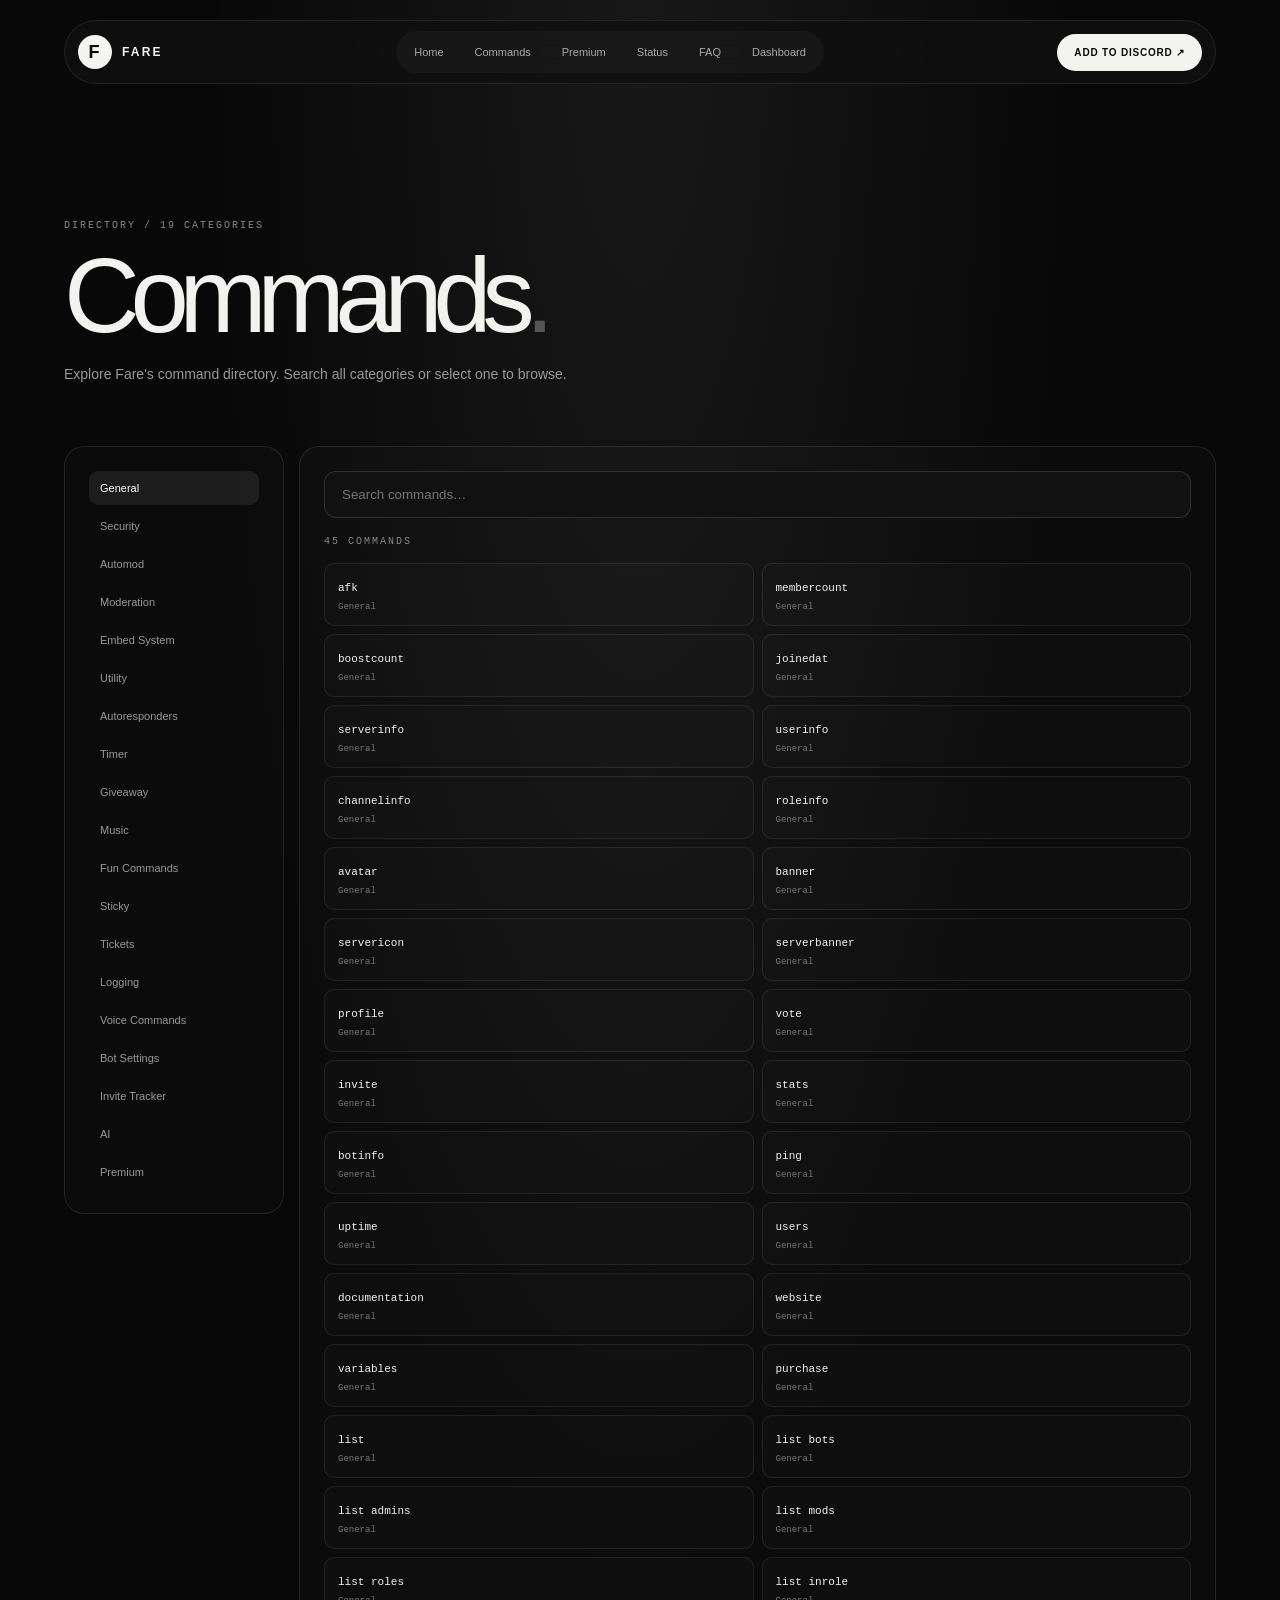
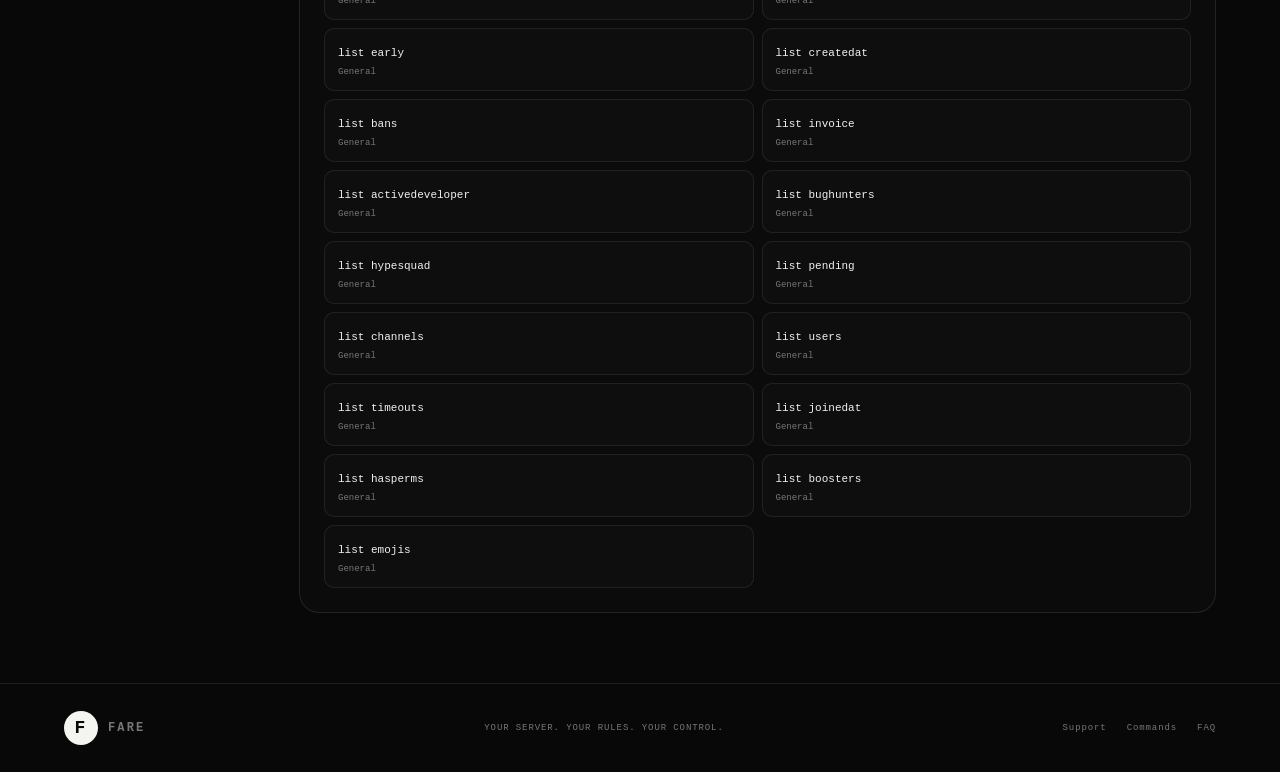
==== commands/index.html @ 6a180240 "Build ZEON-inspired separate Fare pages: commands/index.html" ====
<!doctype html><html lang="en"><head><meta charset="utf-8"><meta name="viewport" content="width=device-width,initial-scale=1"><meta name="theme-color" content="#080808"><title>Commands — Fare</title><link rel="stylesheet" href="/assets/site.css"><script defer src="/assets/site.js"></script></head><body><nav class="nav"><a class="brand" href="/"><span class="brandmark">F</span><b>FARE</b></a><div class="links"><a href="/">Home</a><a href="/commands/">Commands</a><a href="/purchase/">Premium</a><a href="/status/">Status</a><a href="/faq/">FAQ</a><a href="/dashboard/">Dashboard</a></div><a class="invite" href="https://discord.com/oauth2/authorize?client_id=1514506916993306744&permissions=8&integration_type=0&scope=bot+applications.commands">Add to Discord ↗</a><button class="menu">☰</button></nav><main><div class="wrap"><header class="pagehead"><div class="eyebrow">DIRECTORY / 19 CATEGORIES</div><h1>Commands<span style="color:#555">.</span></h1><p>Explore Fare's command directory. Search all categories or select one to browse.</p></header><div class="command-layout"><aside class="panel categories" id="cats"></aside><section class="panel"><input class="search" id="q" placeholder="Search commands…" type="search"><div class="eyebrow" id="count"></div><div class="cmds" id="cmds" style="margin-top:16px"></div></section></div></div><script>const data=[["General","afk|membercount|boostcount|joinedat|serverinfo|userinfo|channelinfo|roleinfo|avatar|banner|servericon|serverbanner|profile|vote|invite|stats|botinfo|ping|uptime|users|documentation|website|variables|purchase|list|list bots|list admins|list mods|list roles|list inrole|list early|list createdat|list bans|list invoice|list activedeveloper|list bughunters|list hypesquad|list pending|list channels|list users|list timeouts|list joinedat|list hasperms|list boosters|list emojis"],["Security","antinuke|antinuke disable|antinuke logging|antinuke autorecovery|antinuke whitelist|antinuke manage|antinuke betrayalguard|antinuke enable|antinuke whitelisted|antinuke limit|antinuke owneronly|antinuke config|antinuke wizard|mainrole|mainrole remove|mainrole add|mainrole show|mainrole reset|panicmode|panicmode enable|panicmode reset|panicmode setup|panicmode deactivate|panicmode activate|panicmode disable|panicmode show"],["Automod","automod|automod reset|automod settings|automod whitelist|automod disable|automod enable|automod wlshow|automod logging|automod manage|blword|blword reset|blword add|blword remove|blword show|blword guide"],["Moderation","ban|softban|kick|mute|unmute|unban|nick|clone|nuke|hideall|unhideall|lockall|unlockall|unbanall|lock|unlock|hide|unhide|slowmode|unslowmode|channel|channel create|channel deleteafter|channel rename|channel transfer|channel delete|enlarge|steal|deleteemoji|deletesticker|snipe|role|role delete|role remove|role icon|role add|role bots|role colour|role taskcancel|role rename|role all|role create|role humans|rrole|rrole bots|rrole humans|rrole all|clear|clear user|clear bots|clear image|clear reactions|clear contain|clear embed|clear all|clear emoji|clear files|clear mentions|purgeuser|purgebots|quarantine|quarantine show|quarantine config|quarantine add|quarantine setup|quarantine remove|quarantine reset|unquarantine"],["Embed System","embed|embed save|embed edit|embed create|embed import|embed export|embed send|embed rename|embed delete|embed show|variables [module] [category]"],["Utility","media|media show|media add|media reset|media bypass|media bypass remove|media bypass add|media bypass reset|media bypass show|media remove|reactionrole|reactionrole remove|reactionrole add|reactionrole format|reactionrole addmany|reactionrole maxroles|reactionrole edit|reactionrole clear|reactionrole show|reactionrole clone|reactionrole info"],["Autoresponders","autoresponder|autoresponder reset|autoresponder add|autoresponder editreply|autoresponder remove|autoresponder rename|autoresponder show|autoreact|autoreact reset|autoreact rename|autoreact remove|autoreact editemojis|autoreact add|autoreact show"],["Timer","tstart|tpause|tresume|tend"],["Giveaway","gcreate|gend|greroll|glist|gdelete"],["Music","play|nowplaying|autoplay|history|queue|lavalink|join|leave|forcefix|pause|resume|volume|replay|seek|forward|rewind|loop|247|shuffle|clearqueue|remove|move|skip|skipinto|lyrics|filter|filter toggle|filter reset"],["Fun Commands","airkiss|angrystare|bite|bonk|brofist|cuddle|handhold|hug|kiss|lick|nom|nuzzle|pat|pinch|poke|punch|slap|smack|stare|tickle|wave|bleh|blush|celebrate|cheers|clap|confused|cool|cry|dance|drool|evillaugh|facepalm|happy|headbang|huh|laugh|love|mad|nervous|no|nosebleed|nyah|peek|pout|roll|run|sad|scared|shout|shrug|shy|sigh|sing|sip|sleep|slowclap|smile|smug|sneeze|sorry|stop|surprised|sweat|thumbsup|tired|wink|yawn|yay|yes|eightball|reverse|mock|doublestruck|emojipasta|morse|biden|pikachu|oogway|drake|pooh|sadcat|factsmeme|unforgivable|caution|opinion|gun|drip|blur|invert|greyscale|advertise|mnm|pickup|showerthought|clown|jailed|wanted|pet|alert|supreme|whowouldwin|nokia|uncover|jokeoverhead|huerotate|quote|couldread|caption|colorify|cat|joke|fact|truth|dare|hack|token"],["Sticky","sticky|sticky show|sticky channel|sticky channel remove|sticky channel add|sticky remove|sticky bump|sticky reset|sticky add"],["Tickets","ticket|ticket transcript|ticket delete|ticket add|ticket greetmsg|ticket maxtickets|ticket remove|ticket autotranscript|ticket category|ticket logging|ticket rename|ticket reopen|ticket list|ticket support|ticket support reset|ticket support remove|ticket support show|ticket support add|ticket panel|ticket type|ticket type create|ticket type delete|ticket type edit|ticket close"],["Logging","logging|logging setup|logging setup channel|logging setup auto|logging setup clear|logging disable|logging enable|logging wizard|logging config|logging remove|logging ignore|logging ignore remove|logging ignore add|logging ignore voice|logging ignore embed"],["Voice Commands","voice|voice unlock|voice mute|voice unprivate|voice undeafenall|voice deafen|voice muteall|voice moveall|voice pullall|voice private|voice deafenall|voice move|voice unmute|voice kick|voice lock|voice kickall|voice unmuteall|voice pull|voice undeafen|vcrole|vcrole set|vcrole disable|vcrole enable|vcrole show|vcrole reset"],["Bot Settings","profile|profileedit|customize|prefix|prefix show|prefix set|prefix add|prefix reset|prefix remove"],["Invite Tracker","invites|invite|inviter|invites leaderboard|invites info|invites reset|invites add|invites remove|invites fake|invites joins|invites leaves|invites setup|invites config"],["AI","ai"],["Premium","premium"]];let active='General';const cats=document.getElementById('cats'),grid=document.getElementById('cmds'),q=document.getElementById('q'),count=document.getElementById('count');function draw(){cats.innerHTML='';[...new Set(data.map(x=>x[0]))].forEach(c=>{let b=document.createElement('button');b.textContent=c;b.className=c===active?'active':'';b.onclick=()=>{active=c;q.value='';draw()};cats.append(b)});let term=q.value.toLowerCase(),items=data.filter(x=>term||x[0]===active).flatMap(x=>x[1].split('|').map(cmd=>({cat:x[0],cmd}))).filter(x=>(x.cmd+' '+x.cat).toLowerCase().includes(term));count.textContent=items.length+' COMMANDS';grid.innerHTML='';items.forEach(x=>{let d=document.createElement('div');d.className='cmd';let code=document.createElement('code'),small=document.createElement('small');code.textContent=x.cmd;small.textContent=x.cat;d.append(code,small);grid.append(d)})}q.oninput=draw;draw();</script></main><footer><a class="brand" href="/"><span class="brandmark">F</span><b>FARE</b></a><span>YOUR SERVER. YOUR RULES. YOUR CONTROL.</span><div><a href="https://discord.gg/44CqKtxVeD">Support</a><a href="/commands/">Commands</a><a href="/faq/">FAQ</a></div></footer></body></html>
---- assets/site.css ----
*{box-sizing:border-box}body{margin:0;background:#080808;color:#f2f2ef;font-family:Inter,Arial,sans-serif;background-image:radial-gradient(ellipse at 50% 0%,#fff1,transparent 48%)}a{color:inherit;text-decoration:none}.nav{position:fixed;z-index:9;top:20px;left:5%;width:90%;display:flex;align-items:center;justify-content:space-between;padding:10px 13px;border:1px solid #ffffff16;border-radius:50px;background:#101010d9;backdrop-filter:blur(18px)}.brand{display:flex;align-items:center;gap:10px;letter-spacing:.18em;font-size:12px}.brandmark{width:34px;height:34px;border-radius:50%;background:#f4f4f1;color:#090909;display:grid;place-items:center;font-weight:900;font-size:18px}.links{display:flex;gap:5px;padding:5px;border-radius:30px;background:#ffffff08}.links a{font-size:11px;color:#aaa;padding:10px 13px;border-radius:22px}.links a:hover,.links a.active{background:#ffffff12;color:#fff}.invite{font-size:10px;font-weight:700;letter-spacing:.08em;text-transform:uppercase;background:#f3f3ef;color:#090909;padding:13px 17px;border-radius:30px}.menu{display:none;background:none;color:white;border:0;font-size:20px}main{padding:130px 5% 70px;max-width:1500px;margin:auto}.eyebrow{font:10px monospace;color:#888;letter-spacing:.2em;text-transform:uppercase}.hero{min-height:calc(100vh - 150px);display:flex;flex-direction:column;justify-content:center;align-items:center;text-align:center;position:relative}.hero h1{font-size:clamp(76px,12vw,160px);font-weight:500;letter-spacing:-.095em;line-height:.86;margin:28px 0}.hero h1 span{color:#555}.hero p{max-width:700px;color:#999;font-size:clamp(14px,1.7vw,19px);font-weight:300;line-height:1.8}.actions{display:flex;gap:12px;justify-content:center;flex-wrap:wrap;margin-top:30px}.btn{display:inline-block;padding:15px 24px;border:1px solid #ffffff20;border-radius:40px;font-size:12px;background:#ffffff08}.btn.primary{background:#f4f4f1;color:#090909;border-color:#f4f4f1;font-weight:700}.edge{position:absolute;bottom:20px;left:0;right:0;display:flex;justify-content:space-between;color:#62625e;font:9px monospace;letter-spacing:.16em}.wrap{max-width:1180px;margin:auto}.pagehead{padding:90px 0 45px}.pagehead h1{font-size:clamp(54px,9vw,105px);font-weight:500;letter-spacing:-.09em;line-height:.9;margin:18px 0}.pagehead p{color:#999;max-width:620px;font-size:14px;line-height:1.8}.grid{display:grid;grid-template-columns:repeat(3,1fr);gap:13px}.card{border:1px solid #ffffff17;border-radius:22px;background:#ffffff04;padding:28px;min-height:185px}.card h3{font-size:20px;font-weight:500;margin:28px 0 9px}.card p,.muted{font-size:12px;color:#888;line-height:1.8}.panel{border:1px solid #ffffff18;border-radius:20px;background:#ffffff04;padding:24px}.search{width:100%;padding:15px 17px;background:#111;border:1px solid #ffffff20;border-radius:12px;color:white;outline:none;margin-bottom:18px}.command-layout{display:grid;grid-template-columns:220px 1fr;gap:15px}.categories{display:flex;flex-direction:column;gap:4px;align-self:start;position:sticky;top:105px}.categories button{border:0;border-radius:9px;padding:11px;background:transparent;color:#999;text-align:left;font-size:11px;cursor:pointer}.categories button.active,.categories button:hover{background:#ffffff12;color:#fff}.cmds{display:grid;grid-template-columns:repeat(2,1fr);gap:8px}.cmd{border:1px solid #ffffff14;border-radius:10px;padding:13px;background:#ffffff04}.cmd code{font:11px monospace;overflow-wrap:anywhere}.cmd small{display:block;color:#777;font:9px monospace;margin-top:7px}.faq{border-top:1px solid #ffffff20}details{padding:20px 0;border-bottom:1px solid #ffffff20}summary{cursor:pointer;font-size:14px;list-style:none}summary:after{content:'+';float:right;color:#888}details[open] summary:after{content:'−'}details p{color:#999;font-size:12px;line-height:1.8;max-width:750px}.notice{border:1px solid #ffffff20;border-radius:18px;padding:24px;background:#ffffff05;color:#aaa;font-size:13px;line-height:1.8}footer{border-top:1px solid #ffffff17;padding:27px 5%;display:flex;align-items:center;justify-content:space-between;gap:20px;color:#777;font:9px monospace;letter-spacing:.1em}footer div{display:flex;gap:20px}@media(max-width:800px){.links{display:none;position:absolute;top:60px;left:0;right:0;flex-direction:column;background:#111;border:1px solid #ffffff20;border-radius:16px;padding:12px}.links.open{display:flex}.links a{padding:13px}.menu{display:block}.invite{margin-left:auto;margin-right:12px}.grid{grid-template-columns:repeat(2,1fr)}.command-layout{grid-template-columns:1fr}.categories{position:static;flex-direction:row;flex-wrap:wrap}footer{flex-wrap:wrap}}@media(max-width:520px){.nav{top:10px;left:3%;width:94%}.hero{min-height:75vh}.hero h1{font-size:19vw}.grid,.cmds{grid-template-columns:1fr}.pagehead{padding-top:60px}footer{align-items:flex-start;flex-direction:column}}
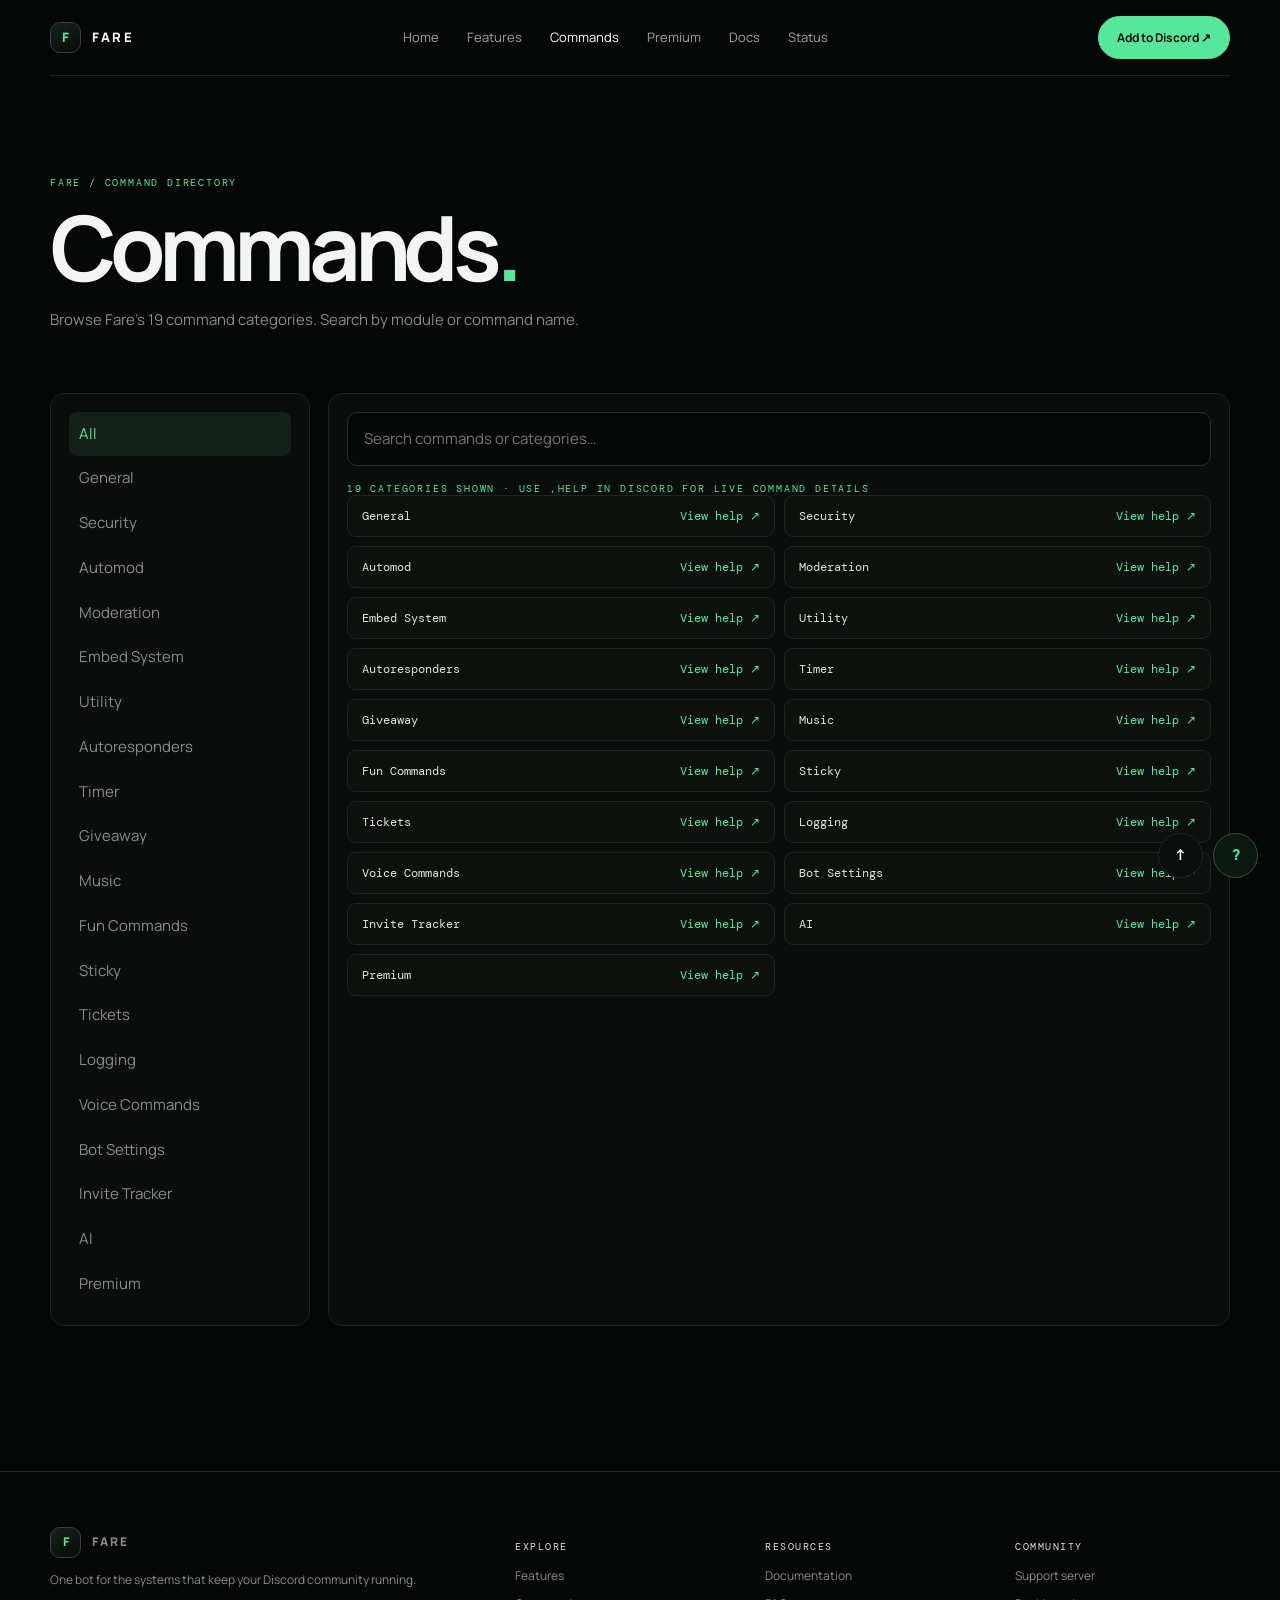
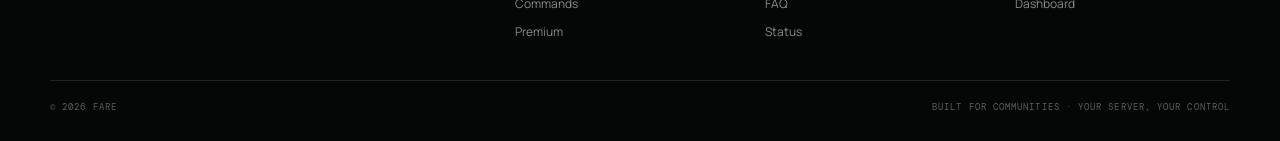
==== commit 3fc4cacc: "Add new ZEON-inspired Fare page: commands/index.html" ====
--- a/commands/index.html
+++ b/commands/index.html
@@ -1 +1 @@
-<!doctype html><html lang="en"><head><meta charset="utf-8"><meta name="viewport" content="width=device-width,initial-scale=1"><meta name="theme-color" content="#080808"><title>Commands — Fare</title><link rel="stylesheet" href="/assets/site.css"><script defer src="/assets/site.js"></script></head><body><nav class="nav"><a class="brand" href="/"><span class="brandmark">F</span><b>FARE</b></a><div class="links"><a href="/">Home</a><a href="/commands/">Commands</a><a href="/purchase/">Premium</a><a href="/status/">Status</a><a href="/faq/">FAQ</a><a href="/dashboard/">Dashboard</a></div><a class="invite" href="https://discord.com/oauth2/authorize?client_id=1514506916993306744&permissions=8&integration_type=0&scope=bot+applications.commands">Add to Discord ↗</a><button class="menu">☰</button></nav><main><div class="wrap"><header class="pagehead"><div class="eyebrow">DIRECTORY / 19 CATEGORIES</div><h1>Commands<span style="color:#555">.</span></h1><p>Explore Fare's command directory. Search all categories or select one to browse.</p></header><div class="command-layout"><aside class="panel categories" id="cats"></aside><section class="panel"><input class="search" id="q" placeholder="Search commands…" type="search"><div class="eyebrow" id="count"></div><div class="cmds" id="cmds" style="margin-top:16px"></div></section></div></div><script>const data=[["General","afk|membercount|boostcount|joinedat|serverinfo|userinfo|channelinfo|roleinfo|avatar|banner|servericon|serverbanner|profile|vote|invite|stats|botinfo|ping|uptime|users|documentation|website|variables|purchase|list|list bots|list admins|list mods|list roles|list inrole|list early|list createdat|list bans|list invoice|list activedeveloper|list bughunters|list hypesquad|list pending|list channels|list users|list timeouts|list joinedat|list hasperms|list boosters|list emojis"],["Security","antinuke|antinuke disable|antinuke logging|antinuke autorecovery|antinuke whitelist|antinuke manage|antinuke betrayalguard|antinuke enable|antinuke whitelisted|antinuke limit|antinuke owneronly|antinuke config|antinuke wizard|mainrole|mainrole remove|mainrole add|mainrole show|mainrole reset|panicmode|panicmode enable|panicmode reset|panicmode setup|panicmode deactivate|panicmode activate|panicmode disable|panicmode show"],["Automod","automod|automod reset|automod settings|automod whitelist|automod disable|automod enable|automod wlshow|automod logging|automod manage|blword|blword reset|blword add|blword remove|blword show|blword guide"],["Moderation","ban|softban|kick|mute|unmute|unban|nick|clone|nuke|hideall|unhideall|lockall|unlockall|unbanall|lock|unlock|hide|unhide|slowmode|unslowmode|channel|channel create|channel deleteafter|channel rename|channel transfer|channel delete|enlarge|steal|deleteemoji|deletesticker|snipe|role|role delete|role remove|role icon|role add|role bots|role colour|role taskcancel|role rename|role all|role create|role humans|rrole|rrole bots|rrole humans|rrole all|clear|clear user|clear bots|clear image|clear reactions|clear contain|clear embed|clear all|clear emoji|clear files|clear mentions|purgeuser|purgebots|quarantine|quarantine show|quarantine config|quarantine add|quarantine setup|quarantine remove|quarantine reset|unquarantine"],["Embed System","embed|embed save|embed edit|embed create|embed import|embed export|embed send|embed rename|embed delete|embed show|variables [module] [category]"],["Utility","media|media show|media add|media reset|media bypass|media bypass remove|media bypass add|media bypass reset|media bypass show|media remove|reactionrole|reactionrole remove|reactionrole add|reactionrole format|reactionrole addmany|reactionrole maxroles|reactionrole edit|reactionrole clear|reactionrole show|reactionrole clone|reactionrole info"],["Autoresponders","autoresponder|autoresponder reset|autoresponder add|autoresponder editreply|autoresponder remove|autoresponder rename|autoresponder show|autoreact|autoreact reset|autoreact rename|autoreact remove|autoreact editemojis|autoreact add|autoreact show"],["Timer","tstart|tpause|tresume|tend"],["Giveaway","gcreate|gend|greroll|glist|gdelete"],["Music","play|nowplaying|autoplay|history|queue|lavalink|join|leave|forcefix|pause|resume|volume|replay|seek|forward|rewind|loop|247|shuffle|clearqueue|remove|move|skip|skipinto|lyrics|filter|filter toggle|filter reset"],["Fun Commands","airkiss|angrystare|bite|bonk|brofist|cuddle|handhold|hug|kiss|lick|nom|nuzzle|pat|pinch|poke|punch|slap|smack|stare|tickle|wave|bleh|blush|celebrate|cheers|clap|confused|cool|cry|dance|drool|evillaugh|facepalm|happy|headbang|huh|laugh|love|mad|nervous|no|nosebleed|nyah|peek|pout|roll|run|sad|scared|shout|shrug|shy|sigh|sing|sip|sleep|slowclap|smile|smug|sneeze|sorry|stop|surprised|sweat|thumbsup|tired|wink|yawn|yay|yes|eightball|reverse|mock|doublestruck|emojipasta|morse|biden|pikachu|oogway|drake|pooh|sadcat|factsmeme|unforgivable|caution|opinion|gun|drip|blur|invert|greyscale|advertise|mnm|pickup|showerthought|clown|jailed|wanted|pet|alert|supreme|whowouldwin|nokia|uncover|jokeoverhead|huerotate|quote|couldread|caption|colorify|cat|joke|fact|truth|dare|hack|token"],["Sticky","sticky|sticky show|sticky channel|sticky channel remove|sticky channel add|sticky remove|sticky bump|sticky reset|sticky add"],["Tickets","ticket|ticket transcript|ticket delete|ticket add|ticket greetmsg|ticket maxtickets|ticket remove|ticket autotranscript|ticket category|ticket logging|ticket rename|ticket reopen|ticket list|ticket support|ticket support reset|ticket support remove|ticket support show|ticket support add|ticket panel|ticket type|ticket type create|ticket type delete|ticket type edit|ticket close"],["Logging","logging|logging setup|logging setup channel|logging setup auto|logging setup clear|logging disable|logging enable|logging wizard|logging config|logging remove|logging ignore|logging ignore remove|logging ignore add|logging ignore voice|logging ignore embed"],["Voice Commands","voice|voice unlock|voice mute|voice unprivate|voice undeafenall|voice deafen|voice muteall|voice moveall|voice pullall|voice private|voice deafenall|voice move|voice unmute|voice kick|voice lock|voice kickall|voice unmuteall|voice pull|voice undeafen|vcrole|vcrole set|vcrole disable|vcrole enable|vcrole show|vcrole reset"],["Bot Settings","profile|profileedit|customize|prefix|prefix show|prefix set|prefix add|prefix reset|prefix remove"],["Invite Tracker","invites|invite|inviter|invites leaderboard|invites info|invites reset|invites add|invites remove|invites fake|invites joins|invites leaves|invites setup|invites config"],["AI","ai"],["Premium","premium"]];let active='General';const cats=document.getElementById('cats'),grid=document.getElementById('cmds'),q=document.getElementById('q'),count=document.getElementById('count');function draw(){cats.innerHTML='';[...new Set(data.map(x=>x[0]))].forEach(c=>{let b=document.createElement('button');b.textContent=c;b.className=c===active?'active':'';b.onclick=()=>{active=c;q.value='';draw()};cats.append(b)});let term=q.value.toLowerCase(),items=data.filter(x=>term||x[0]===active).flatMap(x=>x[1].split('|').map(cmd=>({cat:x[0],cmd}))).filter(x=>(x.cmd+' '+x.cat).toLowerCase().includes(term));count.textContent=items.length+' COMMANDS';grid.innerHTML='';items.forEach(x=>{let d=document.createElement('div');d.className='cmd';let code=document.createElement('code'),small=document.createElement('small');code.textContent=x.cmd;small.textContent=x.cat;d.append(code,small);grid.append(d)})}q.oninput=draw;draw();</script></main><footer><a class="brand" href="/"><span class="brandmark">F</span><b>FARE</b></a><span>YOUR SERVER. YOUR RULES. YOUR CONTROL.</span><div><a href="https://discord.gg/44CqKtxVeD">Support</a><a href="/commands/">Commands</a><a href="/faq/">FAQ</a></div></footer></body></html>+<!doctype html><html lang="en"><head><meta charset="utf-8"><meta name="viewport" content="width=device-width,initial-scale=1"><meta name="theme-color" content="#050606"><title>Commands — Fare</title><meta name="description" content="Fare Discord bot — security, moderation and community tools."><link rel="stylesheet" href="/assets/fare.css"><script defer src="/assets/fare.js"></script></head><body><div class="loader"><div class="loader-inner"><div class="loader-mark">F</div><div class="loader-word">FARE / INITIALIZING</div></div></div><div class="shell"><header class="topbar"><a class="brand" href="/"><span class="brand-icon">F</span><span>FARE</span></a><nav class="nav"><a class="" href="/">Home</a><a class="" href="/features/">Features</a><a class="active" href="/commands/">Commands</a><a class="" href="/premium/">Premium</a><a href="/docs/">Docs</a><a href="/status/">Status</a></nav><a class="nav-cta" href="https://discord.com/oauth2/authorize?client_id=1514506916993306744&permissions=8&integration_type=0&scope=bot+applications.commands">Add to Discord ↗</a><button class="mobile-toggle" aria-expanded="false">☰</button></header><nav class="mobile-nav"><a href="/">Home</a><a href="/features/">Features</a><a href="/commands/">Commands</a><a href="/premium/">Premium</a><a href="/docs/">Docs</a><a href="/status/">Status</a><a href="/faq/">FAQ</a><a href="/dashboard/">Dashboard</a></nav></div><main class="shell"><header class="page-head"><div class="eyebrow">FARE / COMMAND DIRECTORY</div><h1>Commands<span style="color:var(--green)">.</span></h1><p>Browse Fare's 19 command categories. Search by module or command name.</p></header><div class="command-layout"><aside class="side-list" id="categories"></aside><section class="command-panel"><input class="search" id="command-search" placeholder="Search commands or categories…" type="search"><div class="eyebrow" id="command-count">19 MODULES</div><div class="command-results" id="command-results"><div class="command-item">Choose a category to explore.</div></div></section></div><script>const cats=['General','Security','Automod','Moderation','Embed System','Utility','Autoresponders','Timer','Giveaway','Music','Fun Commands','Sticky','Tickets','Logging','Voice Commands','Bot Settings','Invite Tracker','AI','Premium'];const side=document.getElementById('categories'),results=document.getElementById('command-results'),q=document.getElementById('command-search'),count=document.getElementById('command-count');let selected='All';function draw(){side.innerHTML=['All',...cats].map(c=>'<button class="'+(c===selected?'active':'')+'" data-cat="'+c+'">'+c+'</button>').join('');const term=q.value.toLowerCase();const list=cats.filter(c=>(selected==='All'||c===selected)&&c.toLowerCase().includes(term));results.innerHTML=list.length?list.map(c=>'<a class="command-item" href="https://discord.gg/44CqKtxVeD">'+c+' <span style="float:right;color:var(--green)">View help ↗</span></a>').join(''):'<div class="command-item">No matching categories.</div>';count.textContent=list.length+' CATEGORIES SHOWN · USE ,HELP IN DISCORD FOR LIVE COMMAND DETAILS'}side.addEventListener('click',e=>{const b=e.target.closest('button[data-cat]');if(!b)return;selected=b.dataset.cat;draw()});q.addEventListener('input',draw);draw();</script></main><footer class="footer"><div class="shell"><div class="footer-grid"><div><a class="brand" href="/"><span class="brand-icon">F</span><span>FARE</span></a><p>One bot for the systems that keep your Discord community running.</p></div><div><h4>EXPLORE</h4><div class="footer-links"><a href="/features/">Features</a><a href="/commands/">Commands</a><a href="/premium/">Premium</a></div></div><div><h4>RESOURCES</h4><div class="footer-links"><a href="/docs/">Documentation</a><a href="/faq/">FAQ</a><a href="/status/">Status</a></div></div><div><h4>COMMUNITY</h4><div class="footer-links"><a href="https://discord.gg/44CqKtxVeD">Support server</a><a href="/dashboard/">Dashboard</a></div></div></div><div class="copyright"><span>© <span id="year">2026</span> FARE</span><span>BUILT FOR COMMUNITIES · YOUR SERVER, YOUR CONTROL</span></div></div></footer><a class="float-help" href="https://discord.gg/44CqKtxVeD" aria-label="Fare support">?</a><button class="to-top" aria-label="Back to top">↑</button></body></html>
--- a/assets/fare.css
+++ b/assets/fare.css
@@ -0,0 +1,2 @@
+@import url('https://fonts.googleapis.com/css2?family=DM+Mono:wght@400;500&family=Manrope:wght@400;500;600;700;800&display=swap');
+:root{--bg:#050606;--panel:#0b0e0d;--panel2:#101513;--line:#1d2521;--text:#f3f5f3;--muted:#858f89;--green:#57e69a;--green2:#b3ffd1;--red:#f06464;--font:'Manrope',Arial,sans-serif;--mono:'DM Mono',monospace}*{box-sizing:border-box}html{scroll-behavior:smooth}body{margin:0;background:var(--bg);color:var(--text);font:15px/1.65 var(--font);-webkit-font-smoothing:antialiased}body:before{content:'';position:fixed;inset:0;pointer-events:none;z-index:1;opacity:.13;background-image:linear-gradient(rgba(255,255,255,.025) 1px,transparent 1px),linear-gradient(90deg,rgba(255,255,255,.025) 1px,transparent 1px);background-size:48px 48px}a{color:inherit;text-decoration:none}button,input{font:inherit}.shell{width:min(1180px,calc(100% - 40px));margin:auto;position:relative;z-index:2}.topbar{height:76px;display:flex;align-items:center;justify-content:space-between;border-bottom:1px solid var(--line)}.brand{display:flex;align-items:center;gap:11px;font-weight:800;letter-spacing:.17em;font-size:13px}.brand-icon{width:31px;height:31px;border:1px solid #34443b;border-radius:10px;display:grid;place-items:center;color:var(--green);font-weight:800;letter-spacing:0;background:linear-gradient(145deg,#14221a,#080b09)}.nav{display:flex;align-items:center;gap:28px;color:#9ca69f;font-size:13px}.nav a:hover,.nav a.active{color:#fff}.nav-cta,.btn{display:inline-flex;align-items:center;justify-content:center;gap:9px;border-radius:999px;padding:11px 18px;font-weight:700;font-size:12px;background:var(--green);color:#06100a;border:1px solid var(--green);transition:.2s}.nav-cta:hover,.btn:hover{transform:translateY(-2px);box-shadow:0 8px 30px #57e69a24}.btn.secondary{background:#101512;color:#e8eee9;border-color:#29332d}.mobile-toggle{display:none;background:#0c100e;border:1px solid var(--line);color:#fff;border-radius:10px;padding:8px 11px}.mobile-nav{display:none;padding:8px 0 18px;border-bottom:1px solid var(--line)}.mobile-nav a{display:block;padding:10px 4px;color:#b5bdb8}.eyebrow{font:10px var(--mono);letter-spacing:.18em;color:var(--green);text-transform:uppercase}.hero{min-height:640px;padding:112px 0 72px;display:flex;flex-direction:column;align-items:center;text-align:center;position:relative;overflow:hidden}.hero:before{content:'';position:absolute;width:680px;height:420px;top:10px;left:50%;transform:translateX(-50%);background:radial-gradient(ellipse,#1a4a3038,transparent 68%);pointer-events:none}.hero>*{position:relative}.hero h1{font-size:clamp(56px,10vw,112px);line-height:.96;letter-spacing:-.085em;margin:27px 0 20px;font-weight:800}.hero h1 span{color:var(--green);text-shadow:0 0 55px #57e69a22}.hero p{max-width:570px;color:var(--muted);font-size:15px;margin:0 auto}.actions{display:flex;gap:12px;justify-content:center;flex-wrap:wrap;margin-top:32px}.hero-meta{display:flex;gap:25px;flex-wrap:wrap;justify-content:center;margin-top:60px;color:#69746d;font:9px var(--mono);letter-spacing:.12em}.hero-meta span:before{content:'●';color:var(--green);margin-right:8px}.hero-art{margin-top:65px;width:min(850px,100%);height:230px;border:1px solid #243129;border-radius:18px;background:radial-gradient(ellipse at 50% 110%,#1c4931 0,transparent 52%),linear-gradient(135deg,#0d1410,#070908 70%);position:relative;overflow:hidden;box-shadow:0 25px 100px #000}.hero-art:before{content:'F';position:absolute;inset:0;display:grid;place-items:center;font-size:230px;font-weight:800;letter-spacing:-.1em;color:#d9ffe51a}.hero-art:after{content:'FARE / CONTROL SYSTEM';position:absolute;bottom:18px;left:20px;font:9px var(--mono);letter-spacing:.2em;color:#7d9a87}.trusted{padding:35px 0 70px;border-top:1px solid var(--line);text-align:center}.trusted p{color:#657169;font:9px var(--mono);letter-spacing:.2em}.trusted-row{display:flex;justify-content:center;gap:clamp(24px,6vw,75px);flex-wrap:wrap;margin-top:25px;color:#a6afa9;font-weight:800;letter-spacing:.08em;font-size:13px}.section{padding:95px 0;border-top:1px solid var(--line)}.section-head{display:flex;justify-content:space-between;align-items:end;gap:30px;margin-bottom:38px}.section h2,.page-head h1{font-size:clamp(36px,6vw,65px);line-height:1.02;letter-spacing:-.07em;margin:12px 0}.section-head p,.section-copy{color:var(--muted);max-width:390px;margin:0}.feature-grid{display:grid;grid-template-columns:repeat(3,1fr);gap:13px}.feature-card{background:linear-gradient(145deg,#0e1310,#090c0a);border:1px solid var(--line);border-radius:15px;padding:24px;min-height:195px;transition:.25s}.feature-card:hover{border-color:#42634f;transform:translateY(-3px)}.feature-icon{width:38px;height:38px;border:1px solid #2a3a30;border-radius:11px;display:grid;place-items:center;color:var(--green);font-size:16px;margin-bottom:22px}.feature-card h3{margin:0 0 8px;font-size:16px}.feature-card p{color:var(--muted);font-size:13px;margin:0}.wide-panel{display:grid;grid-template-columns:1fr 1fr;gap:40px;align-items:center;border:1px solid var(--line);border-radius:18px;padding:clamp(25px,5vw,55px);background:radial-gradient(ellipse at 90% 10%,#17352455,transparent 48%),#090d0b}.wide-panel h2{font-size:clamp(34px,5vw,54px);margin:12px 0}.mini-stats{display:grid;grid-template-columns:1fr 1fr;gap:10px}.mini-stat{padding:20px;border:1px solid var(--line);border-radius:12px;background:#080b09}.mini-stat b{display:block;color:var(--green);font-size:27px;letter-spacing:-.05em}.mini-stat span{color:var(--muted);font:9px var(--mono);letter-spacing:.12em}.server-row{display:flex;align-items:center;gap:15px;padding:18px;border:1px solid var(--line);border-radius:14px;background:#0b100d;max-width:460px;margin-top:25px}.server-avatar{width:48px;height:48px;border-radius:14px;background:#14271b;border:1px solid #33503d;color:var(--green);display:grid;place-items:center;font-weight:800;font-size:20px}.server-row small{display:block;color:var(--muted);font-size:11px}.server-row b{font-size:14px}.server-row .btn{margin-left:auto}.cta-panel{text-align:center;padding:85px 25px;border:1px solid #294333;border-radius:20px;background:radial-gradient(ellipse at 50% 120%,#1b5837 0,transparent 65%),#080d0a}.cta-panel h2{font-size:clamp(38px,6vw,70px);letter-spacing:-.07em;line-height:1;margin:12px auto 18px;max-width:700px}.cta-panel p{color:var(--muted);max-width:500px;margin:auto}.footer{padding:55px 0 28px;border-top:1px solid var(--line);margin-top:85px}.footer-grid{display:grid;grid-template-columns:2fr 1fr 1fr 1fr;gap:35px}.footer p,.footer a{color:var(--muted);font-size:12px}.footer h4{font:10px var(--mono);color:#dce4de;letter-spacing:.15em}.footer-links{display:grid;gap:8px}.copyright{border-top:1px solid var(--line);margin-top:38px;padding-top:20px;color:#566159;font:9px var(--mono);letter-spacing:.12em;display:flex;justify-content:space-between}.page-head{padding:100px 0 45px;max-width:800px}.page-head h1{font-size:clamp(50px,9vw,90px)}.page-head p{color:var(--muted);max-width:560px}.page-grid{display:grid;grid-template-columns:repeat(3,1fr);gap:13px;padding-bottom:60px}.command-layout{display:grid;grid-template-columns:260px 1fr;gap:18px;padding-bottom:60px}.side-list,.command-panel{border:1px solid var(--line);border-radius:14px;background:#090d0b;padding:18px}.side-list button{width:100%;text-align:left;color:var(--muted);padding:10px;border-radius:8px;border:0;background:transparent;cursor:pointer}.side-list button.active,.side-list button:hover{background:#142019;color:var(--green)}.search{width:100%;padding:14px 16px;border-radius:10px;background:#050806;border:1px solid #26332b;color:#fff;outline:none;margin-bottom:16px}.command-results{display:grid;grid-template-columns:repeat(2,1fr);gap:9px}.command-item{padding:12px 14px;border:1px solid var(--line);border-radius:9px;background:#0c110e;font:12px var(--mono);color:#dce5de}.notice{border:1px solid #3d3b25;background:#17160e;color:#c8c19a;border-radius:12px;padding:18px;margin:25px 0}.faq details{border-top:1px solid var(--line);padding:19px 0}.faq summary{cursor:pointer;font-weight:700}.faq p{color:var(--muted);max-width:650px}.loader{position:fixed;inset:0;z-index:1000;background:#050606;display:grid;place-items:center;transition:opacity .45s,visibility .45s}.loader.hide{opacity:0;visibility:hidden}.loader-inner{text-align:center}.loader-mark{width:55px;height:55px;border:1px solid #294333;border-top:2px solid var(--green);border-radius:50%;margin:0 auto 16px;animation:spin 1s linear infinite;display:grid;place-items:center;color:var(--green);font-weight:800}.loader-word{font:10px var(--mono);letter-spacing:.25em;color:#b5c2b8}@keyframes spin{to{transform:rotate(360deg)}}.float-help,.to-top{position:fixed;right:22px;bottom:22px;z-index:20;width:45px;height:45px;border:1px solid #31513d;background:#0d1711;color:var(--green);border-radius:50%;display:grid;place-items:center;font-weight:800}.to-top{right:77px;color:#fff;border-color:var(--line);background:#0b0e0d}.reveal{opacity:0;transform:translateY(18px);transition:.65s}.reveal.visible{opacity:1;transform:none}@media(max-width:760px){.shell{width:min(100% - 28px,600px)}.nav{display:none}.mobile-toggle{display:block}.mobile-nav.open{display:block}.hero{min-height:auto;padding:85px 0 55px}.hero-art{height:160px;margin-top:45px}.hero-meta{margin-top:38px;gap:13px}.section{padding:70px 0}.section-head{display:block}.section-head p{margin-top:16px}.feature-grid,.page-grid{grid-template-columns:1fr 1fr}.wide-panel{grid-template-columns:1fr}.command-layout{grid-template-columns:1fr}.side-list{display:flex;overflow:auto;gap:6px}.side-list button{white-space:nowrap;width:auto}.footer-grid{grid-template-columns:1fr 1fr}.footer-grid>div:first-child{grid-column:1/-1}}@media(max-width:440px){.feature-grid,.page-grid,.command-results{grid-template-columns:1fr}.footer-grid{grid-template-columns:1fr 1fr}.hero h1{font-size:58px}.server-row{flex-wrap:wrap}.server-row .btn{margin-left:0}.copyright{display:block;line-height:2.2}}@media(prefers-reduced-motion:reduce){*{scroll-behavior:auto!important;animation:none!important;transition:none!important}.reveal{opacity:1;transform:none}}
